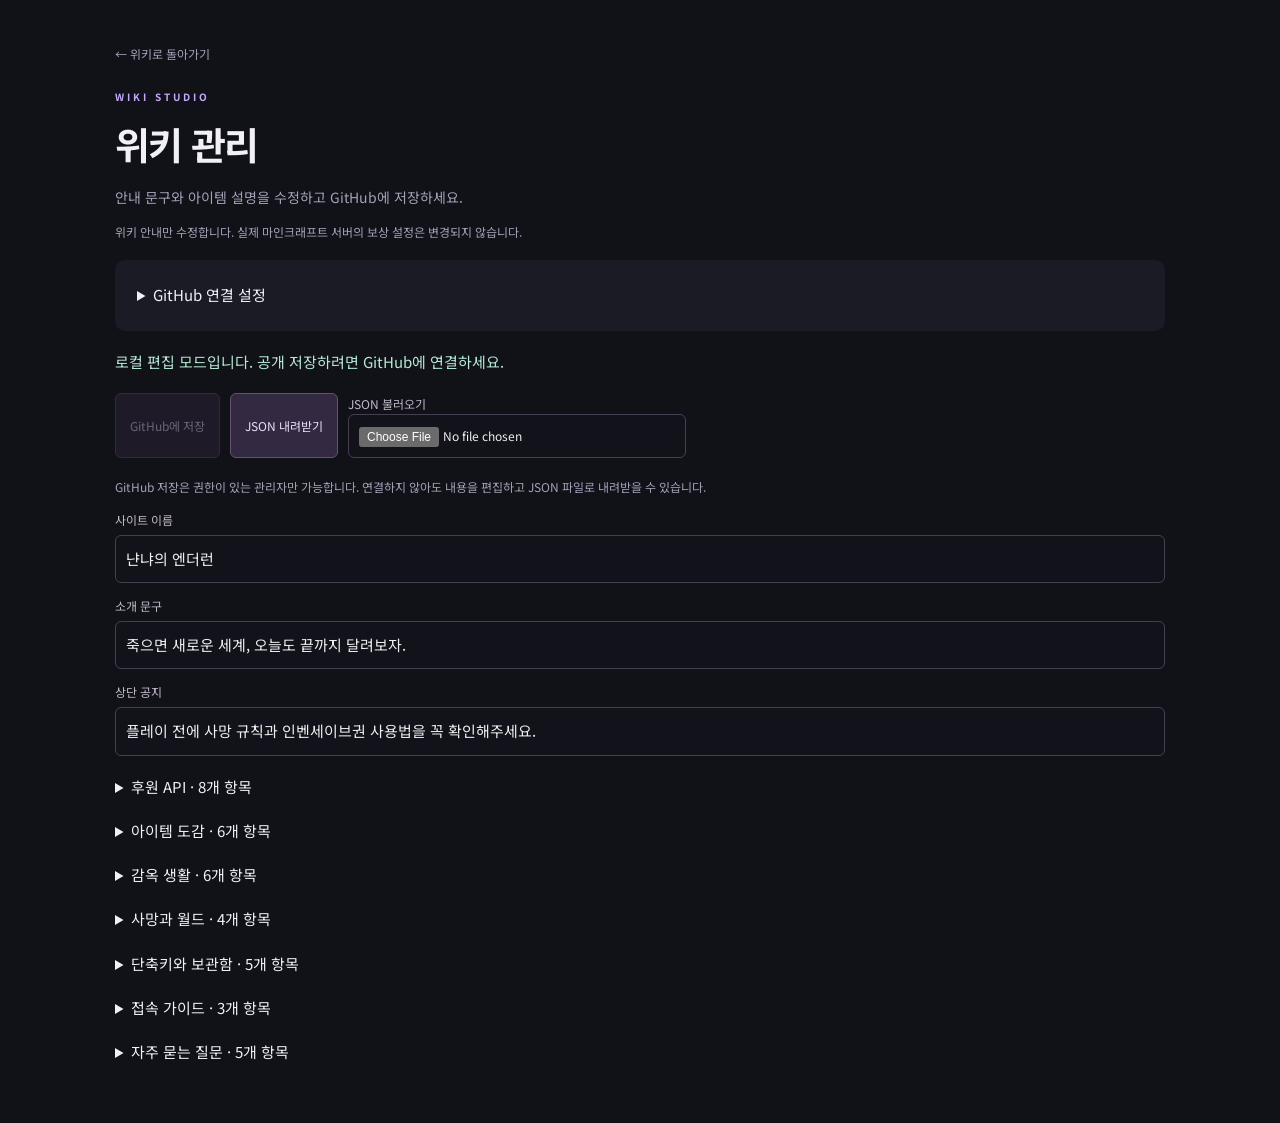
==== site/admin/index.html @ 2c2c7731 "Build Ender Run wiki with GitHub admin editor" ====
<!doctype html><html lang="ko"><head><meta charset="utf-8"><meta name="viewport" content="width=device-width,initial-scale=1"><meta name="robots" content="noindex,nofollow"><title>관리자 · 냔냐의 엔더런</title><link rel="stylesheet" href="../style.css"><script src="admin.js" defer></script></head><body><main class="admin"><a class="back" href="../">← 위키로 돌아가기</a><div class="eyebrow">WIKI STUDIO</div><h1>위키 관리</h1><p class="lead">안내 문구와 아이템 설명을 수정하고 GitHub에 저장하세요.</p><p class="small">위키 안내만 수정합니다. 실제 마인크래프트 서버의 보상 설정은 변경되지 않습니다.</p>
<details class="connection"><summary>GitHub 연결 설정</summary><div class="grid"><div><label for="owner">계정</label><input id="owner" value="NYAYNA" autocomplete="off"></div><div><label for="repo">저장소</label><input id="repo" value="ender-run-wiki" autocomplete="off"></div></div><label for="branch">브랜치</label><input id="branch" value="main"><label for="token">관리자 GitHub 토큰</label><input id="token" type="password" autocomplete="off" placeholder="이 저장소의 Contents 쓰기 권한이 있는 토큰"><p class="small">토큰은 GitHub API로만 전송하며 브라우저 저장소나 파일에 저장하지 않습니다. 새로고침하면 다시 입력해야 합니다. SSAPI 키를 입력하지 마세요.</p><div class="actions"><button id="connect">연결하고 최신 내용 불러오기</button><button id="disconnect">연결 해제</button></div></details>
<p id="status" class="status" role="status" aria-live="polite"></p><div class="actions"><button id="save" disabled>GitHub에 저장</button><button id="download">JSON 내려받기</button><label for="import" style="margin:0">JSON 불러오기<input id="import" type="file" accept="application/json,.json"></label></div><p class="small">GitHub 저장은 권한이 있는 관리자만 가능합니다. 연결하지 않아도 내용을 편집하고 JSON 파일로 내려받을 수 있습니다.</p><div id="editor"></div></main></body></html>
---- site/style.css ----
@import url('https://fonts.googleapis.com/css2?family=Noto+Sans+KR:wght@400;500;600;700;800;900&display=swap');
:root{color-scheme:dark;--bg:#111118;--panel:#1b1b25;--line:#30303e;--muted:#a2a2b7;--accent:#c5a8ff;--mint:#b5e9d2}*{box-sizing:border-box}body{margin:0;background:var(--bg);color:#f1eff8;font:15px/1.75 'Noto Sans KR',sans-serif}a{color:inherit;text-decoration:none}button,input,textarea,select{font:inherit}button,a,input,textarea,select{outline-offset:5px}button{cursor:pointer}header{height:94px;border-bottom:1px solid var(--line);display:flex;align-items:center;padding:0 5%;gap:25px}.brand{display:flex;gap:14px;align-items:center;font-weight:800;font-size:21px}.brand img{width:48px;image-rendering:pixelated}.brand small{display:block;font-size:9px;letter-spacing:4px;color:var(--muted);line-height:1.5}.version{font-size:10px;letter-spacing:1px;border:1px solid var(--line);border-radius:5px;padding:3px 9px;color:var(--muted)}.header-link{margin-left:auto;font-size:13px;color:var(--mint)}.layout{max-width:1440px;margin:auto;display:grid;grid-template-columns:225px minmax(0,1fr);gap:50px;padding:42px 5% 80px}aside{padding-top:12px}.side-label{font-size:10px;letter-spacing:2px;color:#79798f;margin:0 0 24px 14px}nav{display:flex;flex-direction:column;gap:6px}nav a{padding:11px 15px;color:#acacbe;border-radius:8px;font-size:14px}nav a:hover,nav a.active{background:#292335;color:#dbc7ff}nav a .num{display:inline-block;width:28px;font-size:10px;opacity:.6}.side-note{border-top:1px solid var(--line);margin:38px 14px 0;padding-top:24px;color:#bbb8ca;font-size:11px}.side-note p{color:#727286;font-size:11px}.dot{display:inline-block;width:6px;height:6px;background:var(--mint);border-radius:50%;margin-right:7px}.eyebrow{font-size:10px;letter-spacing:3px;color:var(--accent);font-weight:700;margin-bottom:12px}h1{font-size:38px;letter-spacing:-1.7px;line-height:1.35;margin:0 0 16px}h2{font-size:22px;letter-spacing:-.7px}p{margin:0 0 12px}.lead{color:var(--muted);max-width:640px;font-size:14px}.hero{background:radial-gradient(ellipse at 90% 30%,#55406b77,transparent 58%),linear-gradient(130deg,#242135,#191b27);border:1px solid #41374e;border-radius:16px;padding:40px;position:relative;overflow:hidden;min-height:290px}.hero h1{font-size:44px;max-width:540px}.hero .lead{max-width:420px}.hero-art{position:absolute;right:32px;bottom:30px;width:138px;transform:rotate(-10deg);image-rendering:pixelated;filter:drop-shadow(0 10px 25px #09061088)}.cta{display:inline-block;margin-top:17px;padding:10px 19px;background:var(--accent);color:#251b38;font-weight:700;border-radius:7px;font-size:12px}.notice{margin:18px 0 32px;padding:13px 18px;background:#25232d;border:1px solid #3f394b;border-radius:8px;font-size:12px;color:#cdc1dd}.section-heading{display:flex;justify-content:space-between;align-items:center;margin:32px 0 18px}.section-heading h2{margin:0}.section-heading span{font-size:10px;color:var(--muted);letter-spacing:1px}.grid{display:grid;grid-template-columns:repeat(2,minmax(0,1fr));gap:15px}.card{padding:24px;background:var(--panel);border:1px solid var(--line);border-radius:12px;min-width:0;transition:background .18s,border-color .18s}.card:hover{border-color:#625270;background:#211f2d}.card-top{display:flex;gap:16px;align-items:center;margin-bottom:15px}.item-icon{width:54px;height:54px;object-fit:contain;image-rendering:pixelated;flex-shrink:0}.card h3{font-size:17px;margin:0;letter-spacing:-.5px}.card p{font-size:13px;color:#b6b4c6;margin:0;white-space:pre-line}.badge{display:inline-block;color:var(--mint);font-size:10px;letter-spacing:.4px;margin-top:4px}.tile{display:block;position:relative;padding-right:38px}.tile .arrow{position:absolute;right:21px;top:23px;color:var(--accent)}.tile .eyebrow{font-size:9px}.tile h3{margin:5px 0 10px}.search{width:100%;background:#1a1a24;border:1px solid var(--line);border-radius:9px;padding:13px 17px;color:white;margin:22px 0}.back{font-size:12px;color:var(--muted);display:inline-block;margin-bottom:24px}footer{max-width:1300px;margin:0 auto;padding:22px 5%;border-top:1px solid var(--line);display:flex;gap:22px;color:#858597;font-size:10px;letter-spacing:1px}footer a{margin-left:auto}.empty{padding:30px;color:var(--muted)}.admin{max-width:1100px;margin:auto;padding:40px 25px}.admin label{display:block;font-size:12px;color:#c0baca;margin:12px 0 5px}.admin input,.admin textarea,.admin select{width:100%;padding:10px;background:#12121a;color:#eee;border:1px solid #444052;border-radius:6px}.admin textarea{min-height:105px;resize:vertical}.admin button{border:1px solid #62516f;background:#332940;color:#eddefe;border-radius:6px;padding:9px 14px;font-size:12px}.admin button:disabled{opacity:.4;cursor:wait}.admin .actions{display:flex;gap:10px;flex-wrap:wrap;margin:18px 0}.admin details{margin:18px 0}.admin summary{cursor:pointer}.admin .editor-card{margin:15px 0;padding:20px;border:1px solid var(--line);border-radius:8px}.status{color:var(--mint);white-space:pre-wrap}.admin .connection{padding:22px;background:var(--panel);border-radius:10px}.admin .small{font-size:12px;color:var(--muted)}@media(min-width:1500px){.hero{min-height:320px}.hero-art{width:170px}}@media(max-width:900px){.layout{grid-template-columns:170px minmax(0,1fr);gap:24px;padding-left:25px;padding-right:25px}.hero{padding:28px}.hero h1{font-size:34px}.hero-art{width:80px;opacity:.4}.hero .lead{max-width:90%}.card{padding:18px}}@media(max-width:640px){header{height:78px;padding:0 20px}.brand{font-size:17px}.brand img{width:35px}.version{display:none}.header-link{font-size:11px}.layout{display:block;padding:18px 20px 45px}aside{padding:0}.side-label,.side-note{display:none}nav{flex-direction:row;overflow-x:auto;margin-bottom:24px;padding-bottom:8px}nav a{white-space:nowrap;padding:8px 12px;font-size:12px}nav .num{display:none!important}.grid{grid-template-columns:1fr}h1{font-size:29px}.hero h1{font-size:33px}.hero{min-height:290px}.hero-art{width:90px;right:15px;bottom:20px}.section-heading span{display:none}footer{flex-wrap:wrap}.card p{font-size:13px}}
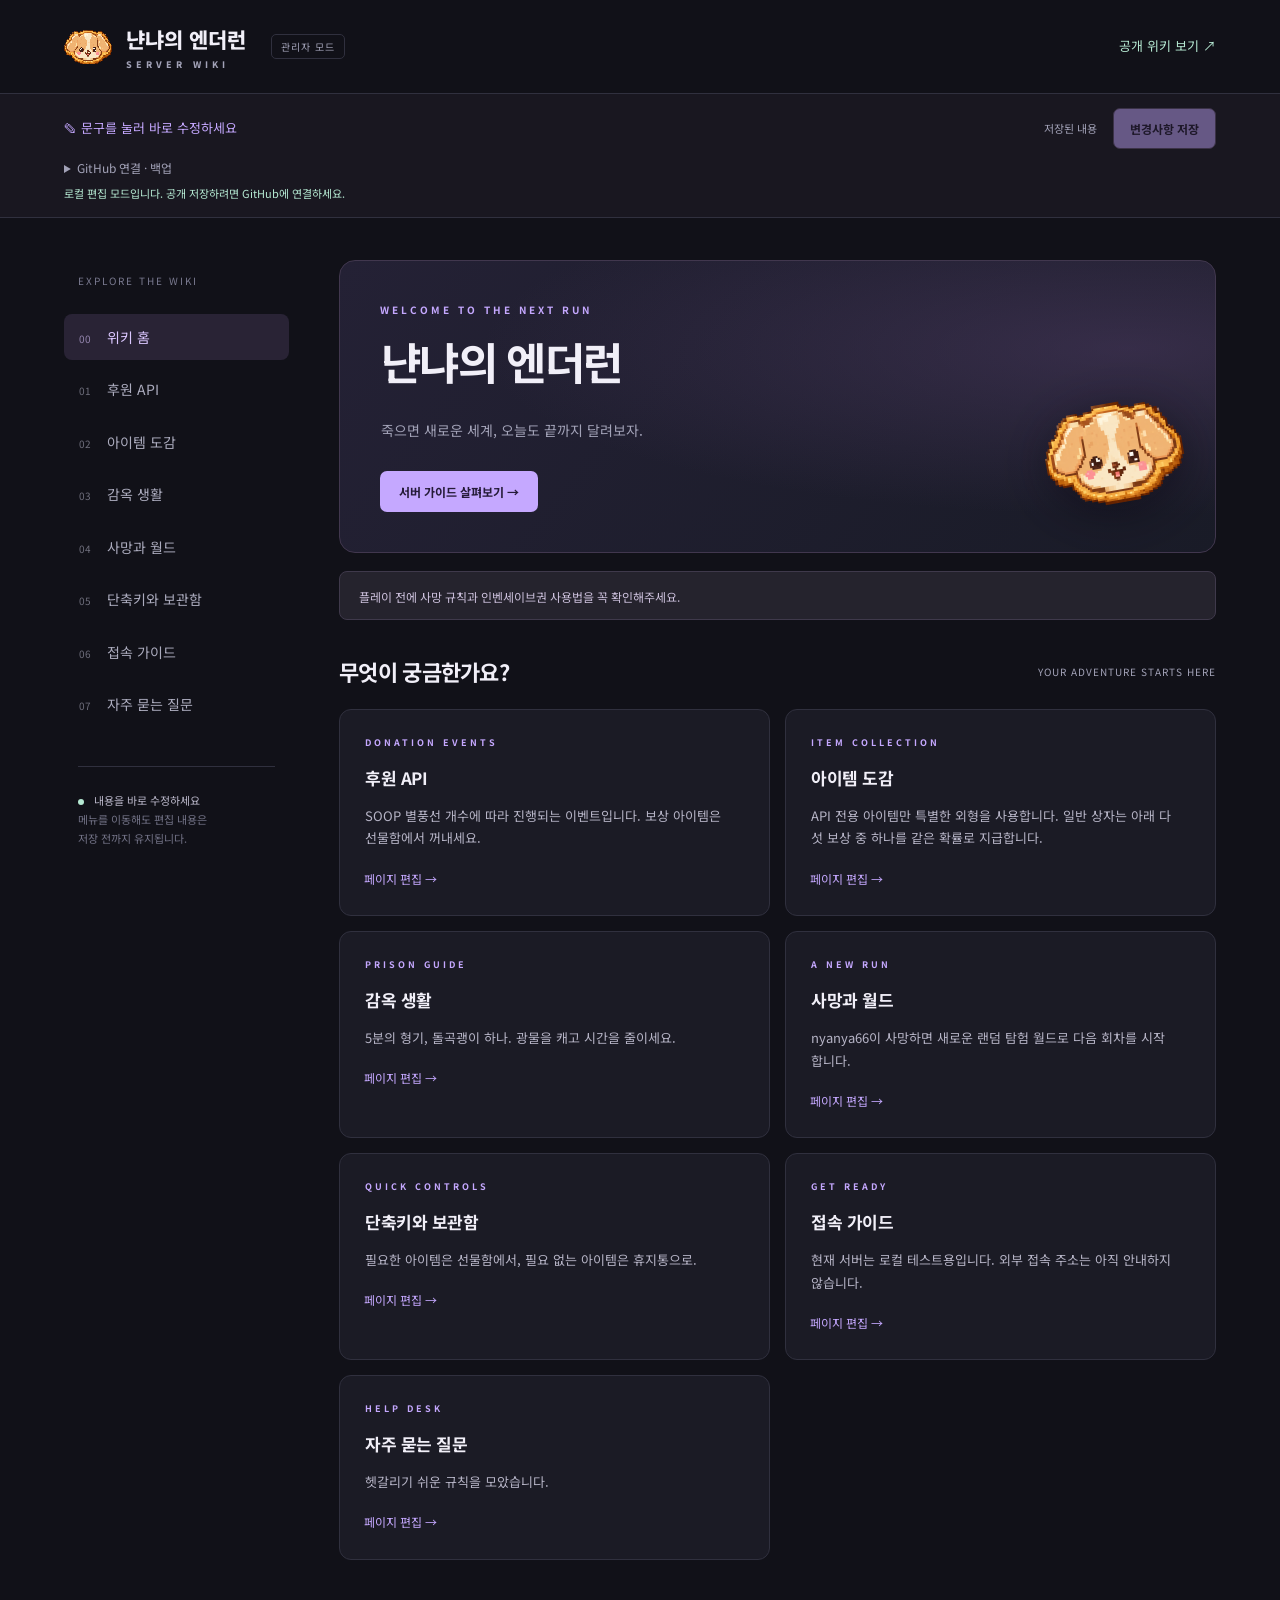
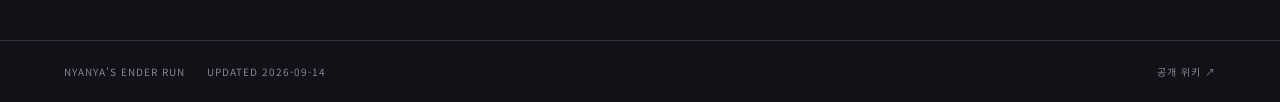
==== commit f51a6979: "Match admin to public wiki with inline card editing" ====
--- a/site/admin/index.html
+++ b/site/admin/index.html
@@ -1,3 +1,4 @@
-<!doctype html><html lang="ko"><head><meta charset="utf-8"><meta name="viewport" content="width=device-width,initial-scale=1"><meta name="robots" content="noindex,nofollow"><title>관리자 · 냔냐의 엔더런</title><link rel="stylesheet" href="../style.css"><script src="admin.js" defer></script></head><body><main class="admin"><a class="back" href="../">← 위키로 돌아가기</a><div class="eyebrow">WIKI STUDIO</div><h1>위키 관리</h1><p class="lead">안내 문구와 아이템 설명을 수정하고 GitHub에 저장하세요.</p><p class="small">위키 안내만 수정합니다. 실제 마인크래프트 서버의 보상 설정은 변경되지 않습니다.</p>
-<details class="connection"><summary>GitHub 연결 설정</summary><div class="grid"><div><label for="owner">계정</label><input id="owner" value="NYAYNA" autocomplete="off"></div><div><label for="repo">저장소</label><input id="repo" value="ender-run-wiki" autocomplete="off"></div></div><label for="branch">브랜치</label><input id="branch" value="main"><label for="token">관리자 GitHub 토큰</label><input id="token" type="password" autocomplete="off" placeholder="이 저장소의 Contents 쓰기 권한이 있는 토큰"><p class="small">토큰은 GitHub API로만 전송하며 브라우저 저장소나 파일에 저장하지 않습니다. 새로고침하면 다시 입력해야 합니다. SSAPI 키를 입력하지 마세요.</p><div class="actions"><button id="connect">연결하고 최신 내용 불러오기</button><button id="disconnect">연결 해제</button></div></details>
-<p id="status" class="status" role="status" aria-live="polite"></p><div class="actions"><button id="save" disabled>GitHub에 저장</button><button id="download">JSON 내려받기</button><label for="import" style="margin:0">JSON 불러오기<input id="import" type="file" accept="application/json,.json"></label></div><p class="small">GitHub 저장은 권한이 있는 관리자만 가능합니다. 연결하지 않아도 내용을 편집하고 JSON 파일로 내려받을 수 있습니다.</p><div id="editor"></div></main></body></html>
+<!doctype html><html lang="ko"><head><meta charset="utf-8"><meta name="viewport" content="width=device-width,initial-scale=1"><meta name="robots" content="noindex,nofollow"><title>관리자 · 냔냐의 엔더런</title><link rel="icon" href="../assets/mungmu_cookie.png"><link rel="stylesheet" href="../style.css"><link rel="stylesheet" href="editor.css"><script src="admin.js" defer></script></head><body class="wiki-editor">
+<header><a class="brand" href="#home"><img src="../assets/mungmu_cookie.png" alt=""><span id="brand-title">냔냐의 엔더런<small>SERVER WIKI</small></span></a><span class="version">관리자 모드</span><a class="header-link" href="../" target="_blank" rel="noopener">공개 위키 보기 ↗</a></header>
+<div class="editor-tools"><div class="tool-row"><span class="edit-hint">✎ 문구를 눌러 바로 수정하세요</span><span id="change-state">저장된 내용</span><button id="save" disabled>변경사항 저장</button></div><details class="connection"><summary>GitHub 연결 · 백업</summary><div class="connection-body"><div class="grid"><div><label for="owner">계정</label><input id="owner" value="NYAYNA" autocomplete="off"></div><div><label for="repo">저장소</label><input id="repo" value="ender-run-wiki" autocomplete="off"></div></div><label for="branch">브랜치</label><input id="branch" value="main"><label for="token">관리자 GitHub 토큰</label><input id="token" type="password" autocomplete="off" placeholder="이 저장소의 Contents 쓰기 권한이 있는 토큰"><p class="small">토큰은 GitHub에만 전송하며 저장하지 않습니다. 위키 문구만 수정되며 게임 설정은 변경되지 않습니다.</p><div class="actions"><button id="connect">연결하고 최신 내용 불러오기</button><button id="disconnect">연결 해제</button><button id="download">JSON 내려받기</button><label for="import">JSON 불러오기<input id="import" type="file" accept="application/json,.json"></label></div></div></details><p id="status" class="status" role="status" aria-live="polite"></p></div>
+<div class="layout"><aside><div class="side-label">EXPLORE THE WIKI</div><nav id="nav" aria-label="위키 메뉴"></nav><div class="side-note"><span class="dot"></span> 내용을 바로 수정하세요<p>메뉴를 이동해도 편집 내용은<br>저장 전까지 유지됩니다.</p></div></aside><main id="editor"><p>위키를 불러오는 중입니다…</p></main></div><footer><span>NYANYA'S ENDER RUN</span><span id="updated"></span><a href="../">공개 위키 ↗</a></footer></body></html>
--- a/site/admin/editor.css
+++ b/site/admin/editor.css
@@ -0,0 +1 @@
+.editor-tools{padding:14px 5%;border-bottom:1px solid var(--line);background:#191720}.tool-row{display:flex;align-items:center;gap:16px}.edit-hint{font-size:13px;color:var(--accent)}#change-state{font-size:11px;color:var(--muted);margin-left:auto}.wiki-editor button{border:1px solid #655378;border-radius:7px;padding:9px 16px;background:#302639;color:#eadbff;font:inherit;font-size:12px;cursor:pointer}.wiki-editor button:disabled{opacity:.45;cursor:not-allowed}#save{background:var(--accent);color:#251b38;font-weight:700}.connection{font-size:12px;margin-top:8px;max-width:900px}.connection summary{cursor:pointer;color:var(--muted)}.connection-body{padding:15px 0}.connection label{display:block;font-size:12px;margin-top:10px}.connection input{width:100%;background:#111118;color:#eee;border:1px solid var(--line);padding:9px;border-radius:6px}.connection .actions{display:flex;gap:12px;align-items:center;flex-wrap:wrap;margin-top:15px}.connection .actions label{margin:0}.small{font-size:11px;color:var(--muted)}#status{font-size:11px;margin:6px 0 0;color:var(--mint)}.inline-edit{display:block;width:100%;font:inherit;color:inherit;line-height:inherit;letter-spacing:inherit;font-weight:inherit;border:1px dashed transparent;border-radius:4px;background:transparent;padding:0;resize:none;overflow:hidden;min-height:1.6em}.inline-edit:hover{border-color:#665478}.inline-edit:focus{border-color:var(--accent);background:#c5a8ff0a;outline:2px solid #c5a8ff33;outline-offset:4px}.inline-edit:disabled{opacity:.7}.card .card-top>div{min-width:0;flex:1}.card .badge{display:block}.card p{margin-top:12px}.hero .inline-edit{position:relative;z-index:1}.hero h1{max-width:80%}.image-edit{display:flex;align-items:center;gap:8px;margin-top:18px;padding-top:12px;border-top:1px solid #ffffff09;color:#888296;font-size:10px}.image-edit select{max-width:170px;background:transparent;color:#c2b6d3;border:1px solid var(--line);border-radius:4px;font:inherit;padding:4px}.image-edit option{background:var(--panel)}.tile .open-section{margin-top:18px;display:inline-block;font-size:12px;color:var(--accent)}@media(max-width:640px){.editor-tools{padding:12px 20px}.tool-row{gap:8px;flex-wrap:wrap}.edit-hint{font-size:11px}#change-state{font-size:10px}.wiki-editor button{padding:8px 11px}.hero h1{max-width:100%}.connection .actions{align-items:stretch}.connection input[type=file]{max-width:100%}}
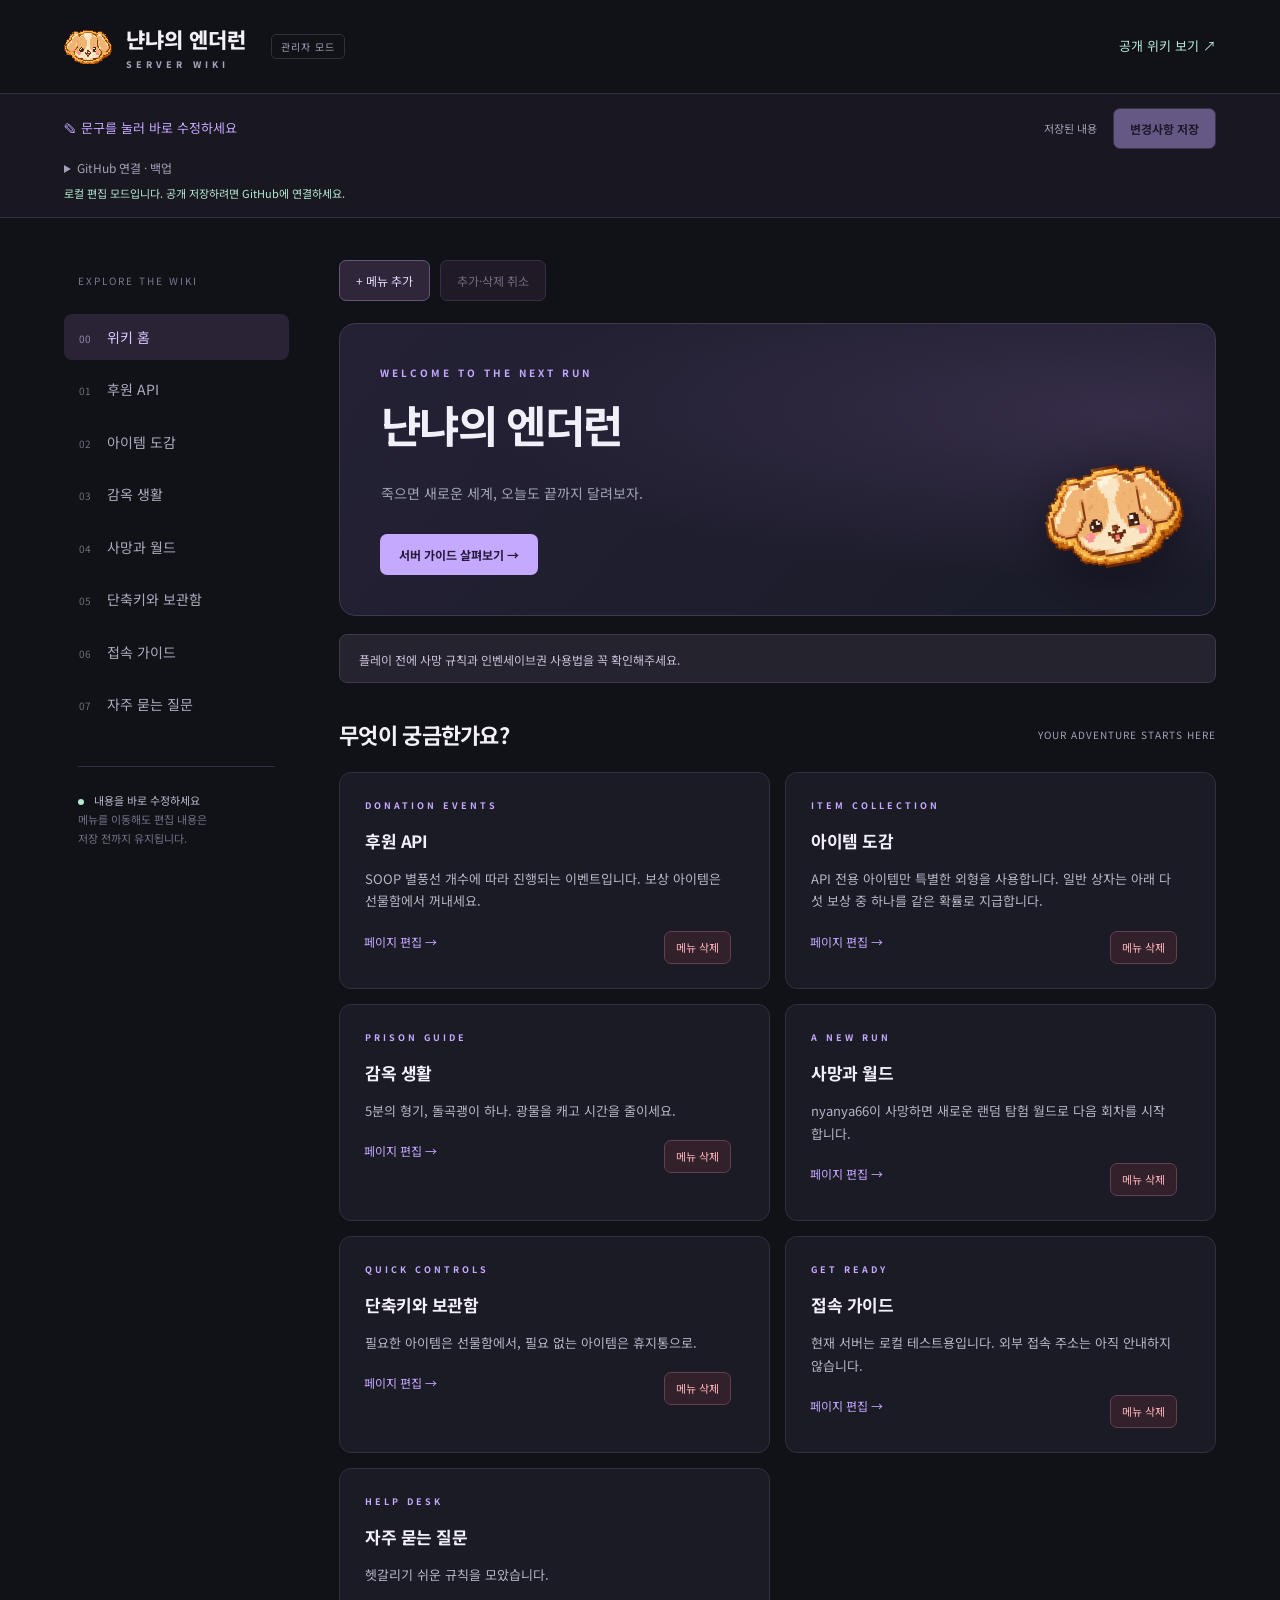
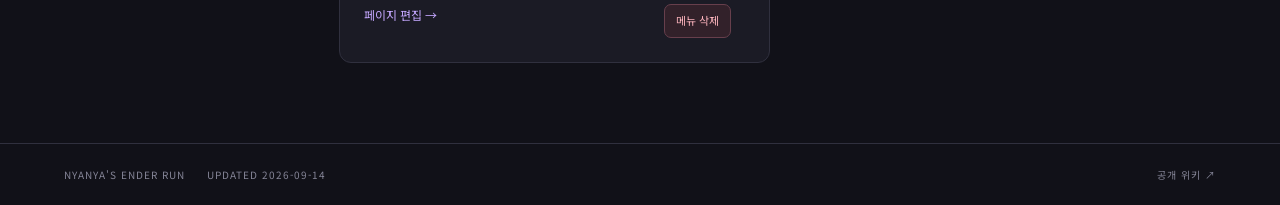
==== commit ad370eb5: "Update admin repository connection to nyaender" ====
--- a/site/admin/index.html
+++ b/site/admin/index.html
@@ -1,4 +1,4 @@
 <!doctype html><html lang="ko"><head><meta charset="utf-8"><meta name="viewport" content="width=device-width,initial-scale=1"><meta name="robots" content="noindex,nofollow"><title>관리자 · 냔냐의 엔더런</title><link rel="icon" href="../assets/mungmu_cookie.png"><link rel="stylesheet" href="../style.css"><link rel="stylesheet" href="editor.css"><script src="admin.js" defer></script></head><body class="wiki-editor">
 <header><a class="brand" href="#home"><img src="../assets/mungmu_cookie.png" alt=""><span id="brand-title">냔냐의 엔더런<small>SERVER WIKI</small></span></a><span class="version">관리자 모드</span><a class="header-link" href="../" target="_blank" rel="noopener">공개 위키 보기 ↗</a></header>
-<div class="editor-tools"><div class="tool-row"><span class="edit-hint">✎ 문구를 눌러 바로 수정하세요</span><span id="change-state">저장된 내용</span><button id="save" disabled>변경사항 저장</button></div><details class="connection"><summary>GitHub 연결 · 백업</summary><div class="connection-body"><div class="grid"><div><label for="owner">계정</label><input id="owner" value="NYAYNA" autocomplete="off"></div><div><label for="repo">저장소</label><input id="repo" value="ender-run-wiki" autocomplete="off"></div></div><label for="branch">브랜치</label><input id="branch" value="main"><label for="token">관리자 GitHub 토큰</label><input id="token" type="password" autocomplete="off" placeholder="이 저장소의 Contents 쓰기 권한이 있는 토큰"><p class="small">토큰은 GitHub에만 전송하며 저장하지 않습니다. 위키 문구만 수정되며 게임 설정은 변경되지 않습니다.</p><div class="actions"><button id="connect">연결하고 최신 내용 불러오기</button><button id="disconnect">연결 해제</button><button id="download">JSON 내려받기</button><label for="import">JSON 불러오기<input id="import" type="file" accept="application/json,.json"></label></div></div></details><p id="status" class="status" role="status" aria-live="polite"></p></div>
+<div class="editor-tools"><div class="tool-row"><span class="edit-hint">✎ 문구를 눌러 바로 수정하세요</span><span id="change-state">저장된 내용</span><button id="save" disabled>변경사항 저장</button></div><details class="connection"><summary>GitHub 연결 · 백업</summary><div class="connection-body"><div class="grid"><div><label for="owner">계정</label><input id="owner" value="NYAYNA" autocomplete="off"></div><div><label for="repo">저장소</label><input id="repo" value="nyaender" autocomplete="off"></div></div><label for="branch">브랜치</label><input id="branch" value="main"><label for="token">관리자 GitHub 토큰</label><input id="token" type="password" autocomplete="off" placeholder="이 저장소의 Contents 쓰기 권한이 있는 토큰"><p class="small">토큰은 GitHub에만 전송하며 저장하지 않습니다. 위키 문구만 수정되며 게임 설정은 변경되지 않습니다.</p><div class="actions"><button id="connect">연결하고 최신 내용 불러오기</button><button id="disconnect">연결 해제</button><button id="download">JSON 내려받기</button><label for="import">JSON 불러오기<input id="import" type="file" accept="application/json,.json"></label></div></div></details><p id="status" class="status" role="status" aria-live="polite"></p></div>
 <div class="layout"><aside><div class="side-label">EXPLORE THE WIKI</div><nav id="nav" aria-label="위키 메뉴"></nav><div class="side-note"><span class="dot"></span> 내용을 바로 수정하세요<p>메뉴를 이동해도 편집 내용은<br>저장 전까지 유지됩니다.</p></div></aside><main id="editor"><p>위키를 불러오는 중입니다…</p></main></div><footer><span>NYANYA'S ENDER RUN</span><span id="updated"></span><a href="../">공개 위키 ↗</a></footer></body></html>
--- a/site/admin/editor.css
+++ b/site/admin/editor.css
@@ -1 +1,2 @@
 .editor-tools{padding:14px 5%;border-bottom:1px solid var(--line);background:#191720}.tool-row{display:flex;align-items:center;gap:16px}.edit-hint{font-size:13px;color:var(--accent)}#change-state{font-size:11px;color:var(--muted);margin-left:auto}.wiki-editor button{border:1px solid #655378;border-radius:7px;padding:9px 16px;background:#302639;color:#eadbff;font:inherit;font-size:12px;cursor:pointer}.wiki-editor button:disabled{opacity:.45;cursor:not-allowed}#save{background:var(--accent);color:#251b38;font-weight:700}.connection{font-size:12px;margin-top:8px;max-width:900px}.connection summary{cursor:pointer;color:var(--muted)}.connection-body{padding:15px 0}.connection label{display:block;font-size:12px;margin-top:10px}.connection input{width:100%;background:#111118;color:#eee;border:1px solid var(--line);padding:9px;border-radius:6px}.connection .actions{display:flex;gap:12px;align-items:center;flex-wrap:wrap;margin-top:15px}.connection .actions label{margin:0}.small{font-size:11px;color:var(--muted)}#status{font-size:11px;margin:6px 0 0;color:var(--mint)}.inline-edit{display:block;width:100%;font:inherit;color:inherit;line-height:inherit;letter-spacing:inherit;font-weight:inherit;border:1px dashed transparent;border-radius:4px;background:transparent;padding:0;resize:none;overflow:hidden;min-height:1.6em}.inline-edit:hover{border-color:#665478}.inline-edit:focus{border-color:var(--accent);background:#c5a8ff0a;outline:2px solid #c5a8ff33;outline-offset:4px}.inline-edit:disabled{opacity:.7}.card .card-top>div{min-width:0;flex:1}.card .badge{display:block}.card p{margin-top:12px}.hero .inline-edit{position:relative;z-index:1}.hero h1{max-width:80%}.image-edit{display:flex;align-items:center;gap:8px;margin-top:18px;padding-top:12px;border-top:1px solid #ffffff09;color:#888296;font-size:10px}.image-edit select{max-width:170px;background:transparent;color:#c2b6d3;border:1px solid var(--line);border-radius:4px;font:inherit;padding:4px}.image-edit option{background:var(--panel)}.tile .open-section{margin-top:18px;display:inline-block;font-size:12px;color:var(--accent)}@media(max-width:640px){.editor-tools{padding:12px 20px}.tool-row{gap:8px;flex-wrap:wrap}.edit-hint{font-size:11px}#change-state{font-size:10px}.wiki-editor button{padding:8px 11px}.hero h1{max-width:100%}.connection .actions{align-items:stretch}.connection input[type=file]{max-width:100%}}
+.content-actions{display:flex;gap:10px;flex-wrap:wrap;margin:0 0 22px}.wiki-editor .delete-button{color:#ffb6bf;border-color:#673f4c;background:#32212a;font-size:11px;padding:6px 11px}.image-edit{flex-wrap:wrap}.image-edit .delete-button{margin-left:auto}.tile>.delete-button{float:right;margin-top:18px}.wiki-editor .add-button{font-size:12px}
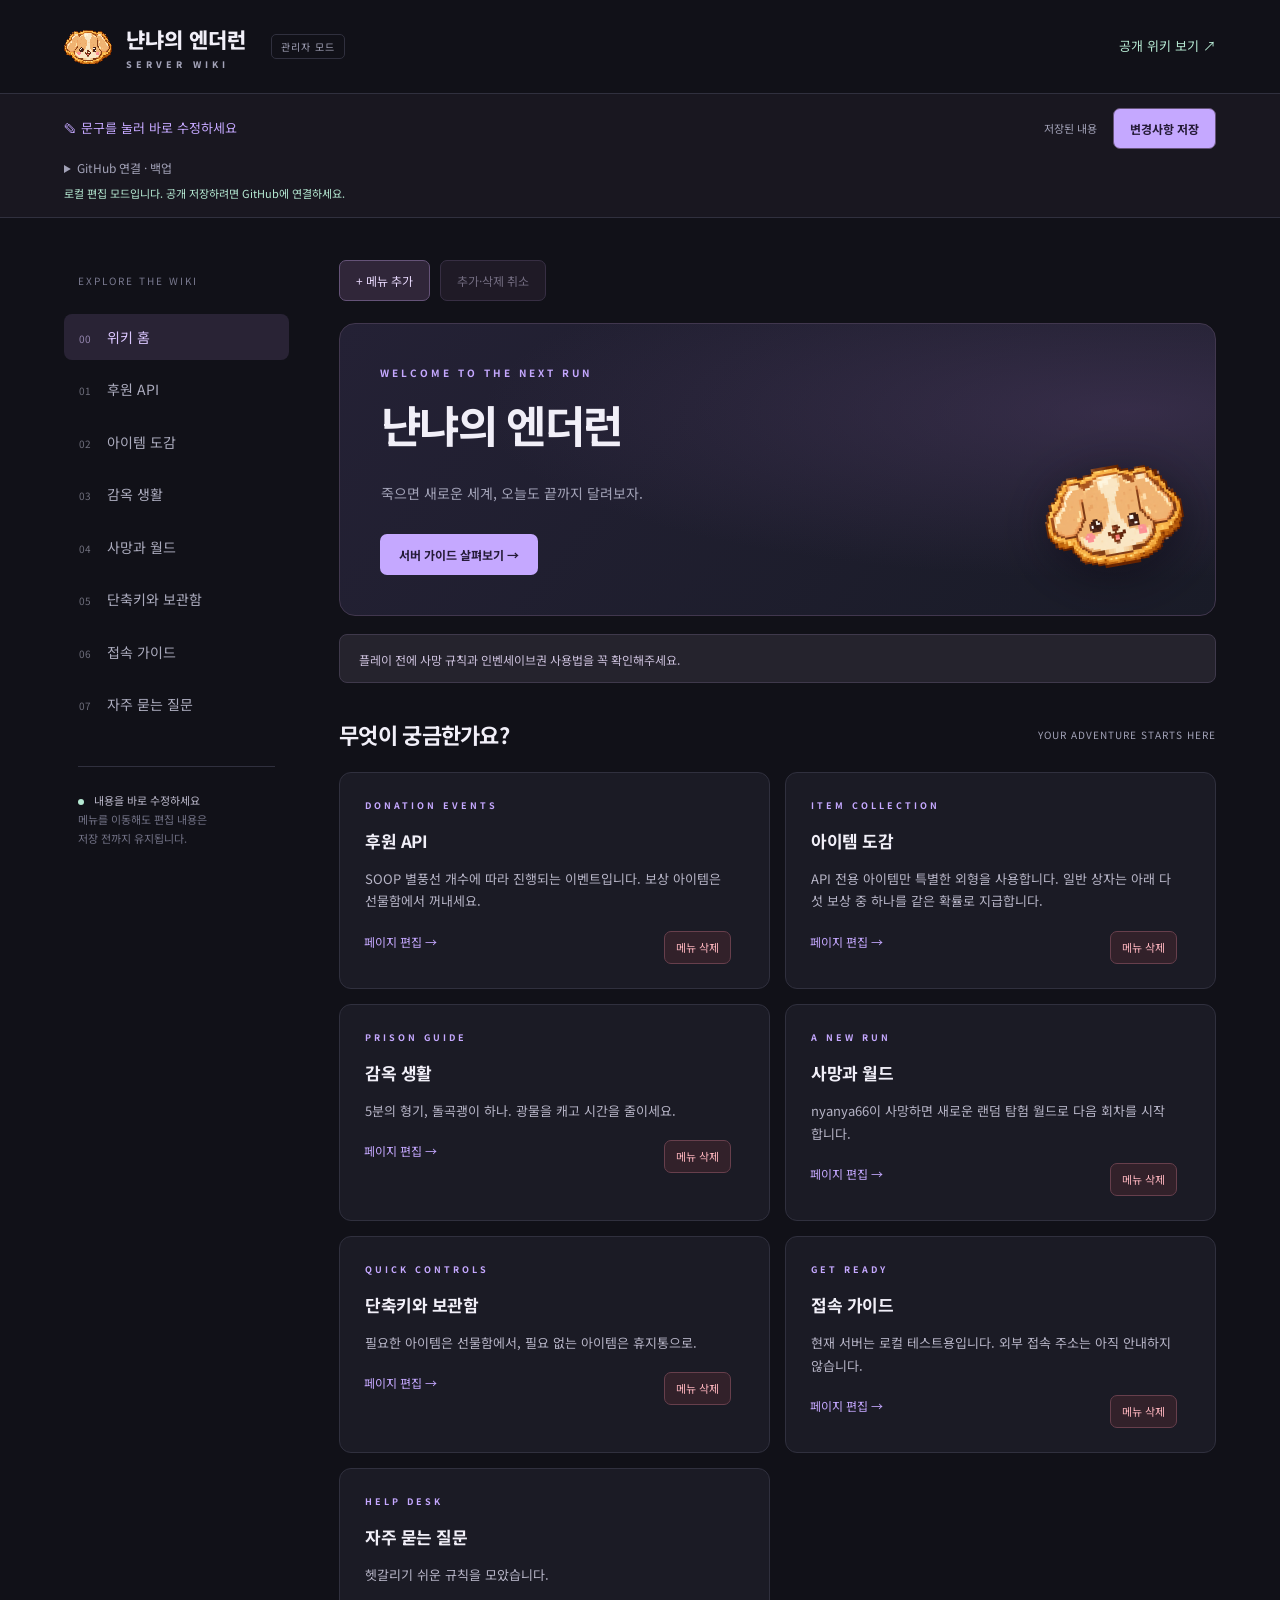
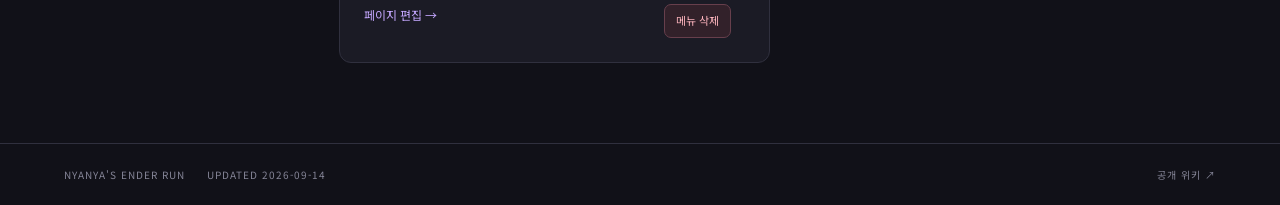
==== commit 5ae2c6ca: "Separate public deployment from original admin address" ====
--- a/site/admin/index.html
+++ b/site/admin/index.html
@@ -1,4 +1,4 @@
 <!doctype html><html lang="ko"><head><meta charset="utf-8"><meta name="viewport" content="width=device-width,initial-scale=1"><meta name="robots" content="noindex,nofollow"><title>관리자 · 냔냐의 엔더런</title><link rel="icon" href="../assets/mungmu_cookie.png"><link rel="stylesheet" href="../style.css"><link rel="stylesheet" href="editor.css"><script src="admin.js" defer></script></head><body class="wiki-editor">
 <header><a class="brand" href="#home"><img src="../assets/mungmu_cookie.png" alt=""><span id="brand-title">냔냐의 엔더런<small>SERVER WIKI</small></span></a><span class="version">관리자 모드</span><a class="header-link" href="../" target="_blank" rel="noopener">공개 위키 보기 ↗</a></header>
-<div class="editor-tools"><div class="tool-row"><span class="edit-hint">✎ 문구를 눌러 바로 수정하세요</span><span id="change-state">저장된 내용</span><button id="save" disabled>변경사항 저장</button></div><details class="connection"><summary>GitHub 연결 · 백업</summary><div class="connection-body"><div class="grid"><div><label for="owner">계정</label><input id="owner" value="NYAYNA" autocomplete="off"></div><div><label for="repo">저장소</label><input id="repo" value="nyaender" autocomplete="off"></div></div><label for="branch">브랜치</label><input id="branch" value="main"><label for="token">관리자 GitHub 토큰</label><input id="token" type="password" autocomplete="off" placeholder="이 저장소의 Contents 쓰기 권한이 있는 토큰"><p class="small">토큰은 GitHub에만 전송하며 저장하지 않습니다. 위키 문구만 수정되며 게임 설정은 변경되지 않습니다.</p><div class="actions"><button id="connect">연결하고 최신 내용 불러오기</button><button id="disconnect">연결 해제</button><button id="download">JSON 내려받기</button><label for="import">JSON 불러오기<input id="import" type="file" accept="application/json,.json"></label></div></div></details><p id="status" class="status" role="status" aria-live="polite"></p></div>
+<div class="editor-tools"><div class="tool-row"><span class="edit-hint">✎ 문구를 눌러 바로 수정하세요</span><span id="change-state">저장된 내용</span><button id="save">변경사항 저장</button></div><details class="connection"><summary>GitHub 연결 · 백업</summary><div class="connection-body"><div class="grid"><div><label for="owner">계정</label><input id="owner" value="NYAYNA" autocomplete="off"></div><div><label for="repo">저장소</label><input id="repo" value="nyaender" autocomplete="off"></div></div><label for="branch">브랜치</label><input id="branch" value="main"><label for="token">관리자 GitHub 토큰</label><input id="token" type="password" autocomplete="off" placeholder="이 저장소의 Contents 쓰기 권한이 있는 토큰"><p class="small">토큰은 GitHub에만 전송하며 저장하지 않습니다. 위키 문구만 수정되며 게임 설정은 변경되지 않습니다.</p><div class="actions"><button id="connect">연결하고 최신 내용 불러오기</button><button id="disconnect">연결 해제</button><button id="download">JSON 내려받기</button><label for="import">JSON 불러오기<input id="import" type="file" accept="application/json,.json"></label></div></div></details><p id="status" class="status" role="status" aria-live="polite"></p></div>
 <div class="layout"><aside><div class="side-label">EXPLORE THE WIKI</div><nav id="nav" aria-label="위키 메뉴"></nav><div class="side-note"><span class="dot"></span> 내용을 바로 수정하세요<p>메뉴를 이동해도 편집 내용은<br>저장 전까지 유지됩니다.</p></div></aside><main id="editor"><p>위키를 불러오는 중입니다…</p></main></div><footer><span>NYANYA'S ENDER RUN</span><span id="updated"></span><a href="../">공개 위키 ↗</a></footer></body></html>
